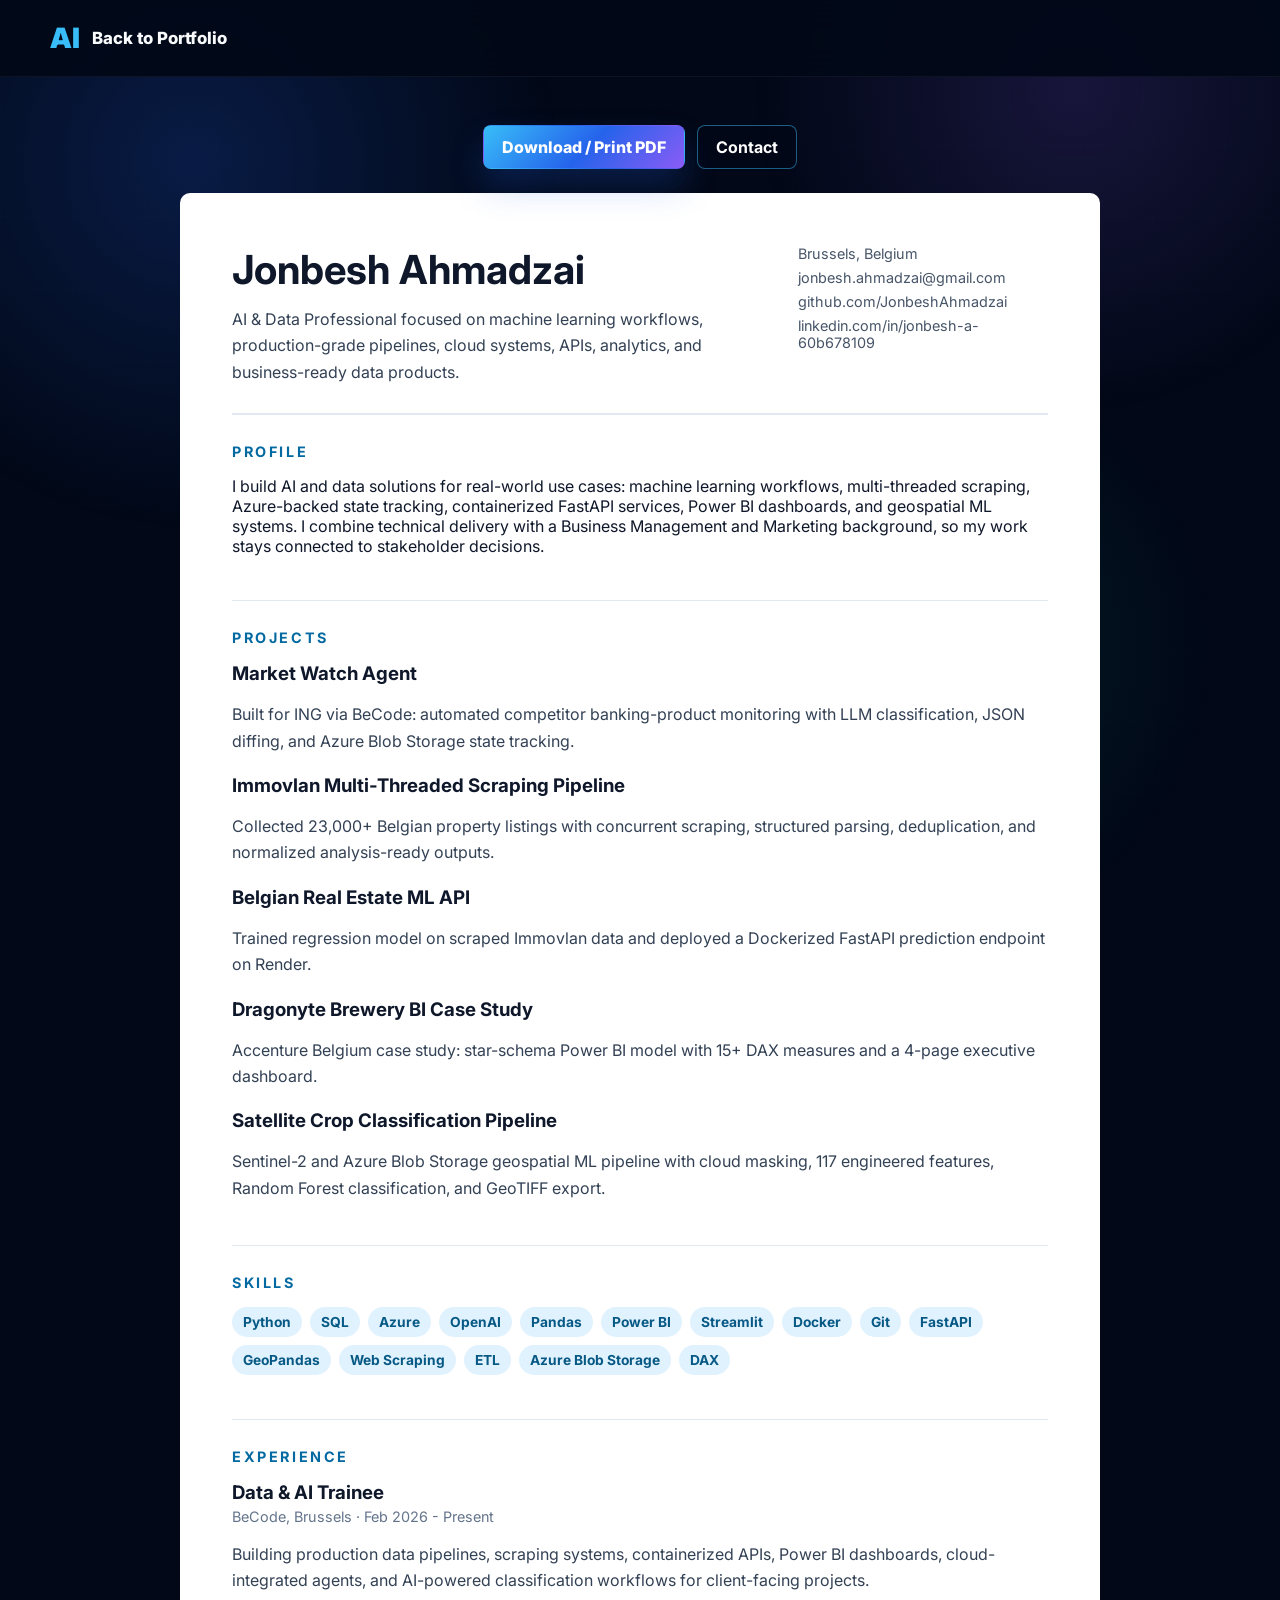
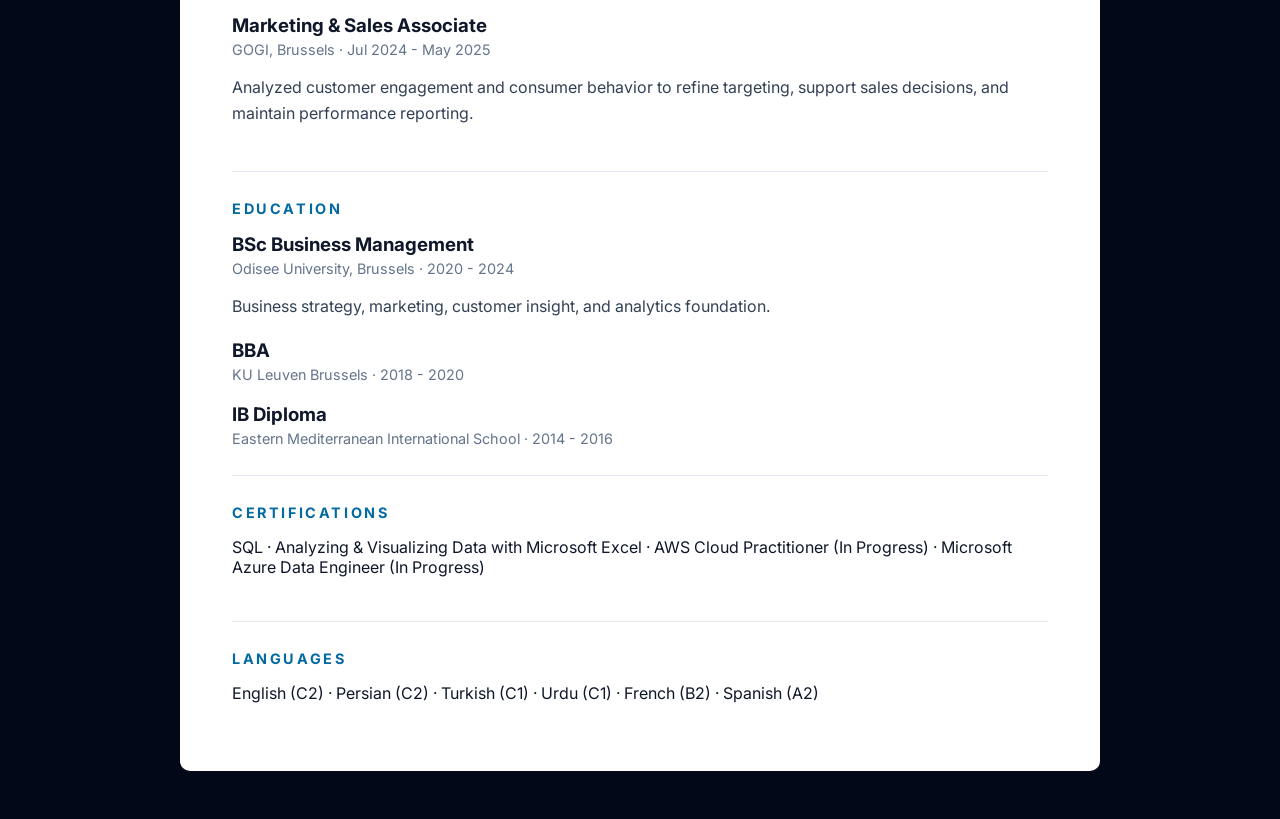
==== cv.html @ cdaabeed "Initial portfolio site" ====
<!doctype html>
<html lang="en">
  <head>
    <meta charset="UTF-8" />
    <meta name="viewport" content="width=device-width, initial-scale=1.0" />
    <title>CV | Jonbesh Ahmadzai</title>
    <link rel="preconnect" href="https://fonts.googleapis.com" />
    <link rel="preconnect" href="https://fonts.gstatic.com" crossorigin />
    <link
      href="https://fonts.googleapis.com/css2?family=Inter:wght@400;500;600;700;800;900&display=swap"
      rel="stylesheet"
    />
    <link rel="stylesheet" href="styles.css" />
    <style>
      .cv-page {
        padding: 48px 0;
        position: relative;
        z-index: 1;
      }

      .cv-document {
        background: #fff;
        border-radius: 10px;
        color: #0f172a;
        margin: 0 auto;
        max-width: 920px;
        padding: 52px;
      }

      .cv-top {
        align-items: start;
        border-bottom: 2px solid #e2e8f0;
        display: flex;
        gap: 24px;
        justify-content: space-between;
        padding-bottom: 28px;
      }

      .cv-top h1 {
        font-size: 2.5rem;
        letter-spacing: 0;
        margin: 0;
      }

      .cv-top p {
        color: #334155;
        line-height: 1.65;
        margin: 12px 0 0;
        max-width: 560px;
      }

      .cv-contact {
        color: #475569;
        display: grid;
        font-size: 0.9rem;
        gap: 7px;
        min-width: 210px;
      }

      .cv-section {
        border-bottom: 1px solid #e2e8f0;
        padding: 28px 0;
      }

      .cv-section:last-child {
        border-bottom: 0;
        padding-bottom: 0;
      }

      .cv-section h2 {
        color: #0369a1;
        font-size: 0.9rem;
        letter-spacing: 0.18em;
        margin: 0 0 16px;
        text-transform: uppercase;
      }

      .cv-item {
        margin-bottom: 20px;
      }

      .cv-item:last-child {
        margin-bottom: 0;
      }

      .cv-item h3 {
        margin: 0;
      }

      .cv-item time {
        color: #64748b;
        display: block;
        font-size: 0.9rem;
        margin-top: 4px;
      }

      .cv-item p,
      .cv-item li {
        color: #334155;
        line-height: 1.65;
      }

      .cv-tags {
        display: flex;
        flex-wrap: wrap;
        gap: 8px;
        padding: 0;
      }

      .cv-tags li {
        background: #e0f2fe;
        border-radius: 999px;
        color: #075985;
        display: inline-flex;
        font-size: 0.86rem;
        font-weight: 700;
        padding: 7px 11px;
      }

      .cv-actions {
        display: flex;
        gap: 12px;
        justify-content: center;
        margin-bottom: 24px;
      }

      @media print {
        body {
          background: #fff;
        }

        .site-header,
        .cv-actions,
        .ambient,
        .grid-glow {
          display: none;
        }

        .cv-page {
          padding: 0;
        }

        .cv-document {
          border-radius: 0;
          box-shadow: none;
          max-width: none;
          padding: 0;
        }
      }

      @media (max-width: 720px) {
        .cv-document {
          padding: 28px;
        }

        .cv-top {
          display: grid;
        }
      }
    </style>
  </head>
  <body>
    <div class="page-shell">
      <div class="ambient ambient-one"></div>
      <div class="ambient ambient-two"></div>
      <div class="grid-glow"></div>

      <header class="site-header">
        <nav class="nav container" aria-label="CV navigation">
          <a class="brand" href="index.html#home">
            <span class="brand-mark">AI</span>
            <span>Back to Portfolio</span>
          </a>
        </nav>
      </header>

      <main class="cv-page container">
        <div class="cv-actions">
          <button class="button button-primary" onclick="window.print()">Download / Print PDF</button>
          <a class="button button-outline" href="index.html#contact">Contact</a>
        </div>

        <article class="cv-document">
          <header class="cv-top">
            <div>
              <h1>Jonbesh Ahmadzai</h1>
              <p>
                AI & Data Professional focused on machine learning workflows, production-grade
                pipelines, cloud systems, APIs, analytics, and business-ready data products.
              </p>
            </div>
            <div class="cv-contact">
              <span>Brussels, Belgium</span>
              <span>jonbesh.ahmadzai@gmail.com</span>
              <span>github.com/JonbeshAhmadzai</span>
              <span>linkedin.com/in/jonbesh-a-60b678109</span>
            </div>
          </header>

          <section class="cv-section">
            <h2>Profile</h2>
            <p>
              I build AI and data solutions for real-world use cases: machine learning workflows,
              multi-threaded scraping, Azure-backed state tracking, containerized FastAPI services,
              Power BI dashboards, and geospatial ML systems. I combine technical delivery with a
              Business Management and Marketing background, so my work stays connected to stakeholder
              decisions.
            </p>
          </section>

          <section class="cv-section">
            <h2>Projects</h2>
            <div class="cv-item">
              <h3>Market Watch Agent</h3>
              <p>Built for ING via BeCode: automated competitor banking-product monitoring with LLM classification, JSON diffing, and Azure Blob Storage state tracking.</p>
            </div>
            <div class="cv-item">
              <h3>Immovlan Multi-Threaded Scraping Pipeline</h3>
              <p>Collected 23,000+ Belgian property listings with concurrent scraping, structured parsing, deduplication, and normalized analysis-ready outputs.</p>
            </div>
            <div class="cv-item">
              <h3>Belgian Real Estate ML API</h3>
              <p>Trained regression model on scraped Immovlan data and deployed a Dockerized FastAPI prediction endpoint on Render.</p>
            </div>
            <div class="cv-item">
              <h3>Dragonyte Brewery BI Case Study</h3>
              <p>Accenture Belgium case study: star-schema Power BI model with 15+ DAX measures and a 4-page executive dashboard.</p>
            </div>
            <div class="cv-item">
              <h3>Satellite Crop Classification Pipeline</h3>
              <p>Sentinel-2 and Azure Blob Storage geospatial ML pipeline with cloud masking, 117 engineered features, Random Forest classification, and GeoTIFF export.</p>
            </div>
          </section>

          <section class="cv-section">
            <h2>Skills</h2>
            <ul class="cv-tags">
              <li>Python</li>
              <li>SQL</li>
              <li>Azure</li>
              <li>OpenAI</li>
              <li>Pandas</li>
              <li>Power BI</li>
              <li>Streamlit</li>
              <li>Docker</li>
              <li>Git</li>
              <li>FastAPI</li>
              <li>GeoPandas</li>
              <li>Web Scraping</li>
              <li>ETL</li>
              <li>Azure Blob Storage</li>
              <li>DAX</li>
            </ul>
          </section>

          <section class="cv-section">
            <h2>Experience</h2>
            <div class="cv-item">
              <h3>Data & AI Trainee</h3>
              <time>BeCode, Brussels · Feb 2026 - Present</time>
              <p>Building production data pipelines, scraping systems, containerized APIs, Power BI dashboards, cloud-integrated agents, and AI-powered classification workflows for client-facing projects.</p>
            </div>
            <div class="cv-item">
              <h3>Marketing & Sales Associate</h3>
              <time>GOGI, Brussels · Jul 2024 - May 2025</time>
              <p>Analyzed customer engagement and consumer behavior to refine targeting, support sales decisions, and maintain performance reporting.</p>
            </div>
          </section>

          <section class="cv-section">
            <h2>Education</h2>
            <div class="cv-item">
              <h3>BSc Business Management</h3>
              <time>Odisee University, Brussels · 2020 - 2024</time>
              <p>Business strategy, marketing, customer insight, and analytics foundation.</p>
            </div>
            <div class="cv-item">
              <h3>BBA</h3>
              <time>KU Leuven Brussels · 2018 - 2020</time>
            </div>
            <div class="cv-item">
              <h3>IB Diploma</h3>
              <time>Eastern Mediterranean International School · 2014 - 2016</time>
            </div>
          </section>

          <section class="cv-section">
            <h2>Certifications</h2>
            <p>SQL · Analyzing & Visualizing Data with Microsoft Excel · AWS Cloud Practitioner (In Progress) · Microsoft Azure Data Engineer (In Progress)</p>
          </section>

          <section class="cv-section">
            <h2>Languages</h2>
            <p>English (C2) · Persian (C2) · Turkish (C1) · Urdu (C1) · French (B2) · Spanish (A2)</p>
          </section>
        </article>
      </main>
    </div>
  </body>
</html>
---- styles.css ----
:root {
  --bg: #020817;
  --panel: rgba(5, 18, 37, 0.88);
  --panel-soft: rgba(15, 23, 42, 0.62);
  --line: rgba(148, 163, 184, 0.1);
  --line-strong: rgba(56, 189, 248, 0.3);
  --text: #f8fafc;
  --muted: #94a3b8;
  --soft: #cbd5e1;
  --sky: #38bdf8;
  --blue: #2563eb;
  --violet: #8b5cf6;
  --green: #34d399;
  --amber: #fbbf24;
  --shadow: 0 24px 80px rgba(0, 0, 0, 0.36);
}

* {
  box-sizing: border-box;
}

html {
  scroll-behavior: smooth;
}

body {
  margin: 0;
  background: var(--bg);
  color: var(--text);
  font-family: Inter, system-ui, -apple-system, BlinkMacSystemFont, "Segoe UI", sans-serif;
}

a {
  color: inherit;
  text-decoration: none;
}

button,
input,
textarea {
  font: inherit;
}

.page-shell {
  min-height: 100vh;
  overflow: clip;
  position: relative;
}

.container {
  width: min(1180px, calc(100% - 40px));
  margin-inline: auto;
}

.ambient,
.grid-glow,
.data-particles {
  pointer-events: none;
  position: fixed;
  inset: 0;
}

.ambient-one {
  background:
    radial-gradient(circle at 15% 18%, rgba(37, 99, 235, 0.22), transparent 28%),
    radial-gradient(circle at 84% 10%, rgba(139, 92, 246, 0.16), transparent 24%);
}

.ambient-two {
  background: radial-gradient(circle at 72% 72%, rgba(20, 184, 166, 0.13), transparent 26%);
}

.grid-glow {
  background:
    linear-gradient(rgba(56, 189, 248, 0.045) 1px, transparent 1px),
    linear-gradient(90deg, rgba(56, 189, 248, 0.045) 1px, transparent 1px);
  background-size: 72px 72px;
  opacity: 0.34;
}

.data-particles {
  opacity: 0.9;
  overflow: hidden;
  z-index: 0;
}

.data-particles::before,
.data-particles::after {
  animation: constellationDrift 42s linear infinite;
  background:
    radial-gradient(circle at 8% 18%, rgba(125, 211, 252, 0.76) 0 2.4px, transparent 2.9px),
    radial-gradient(circle at 19% 66%, rgba(139, 92, 246, 0.58) 0 2.3px, transparent 2.9px),
    radial-gradient(circle at 32% 34%, rgba(125, 211, 252, 0.66) 0 2.2px, transparent 2.8px),
    radial-gradient(circle at 47% 78%, rgba(125, 211, 252, 0.56) 0 2.4px, transparent 3px),
    radial-gradient(circle at 62% 28%, rgba(139, 92, 246, 0.58) 0 2.4px, transparent 2.9px),
    radial-gradient(circle at 76% 68%, rgba(125, 211, 252, 0.66) 0 2.2px, transparent 2.8px),
    radial-gradient(circle at 91% 42%, rgba(125, 211, 252, 0.62) 0 2.4px, transparent 3px),
    linear-gradient(112deg, transparent 0 18%, rgba(125, 211, 252, 0.2) 18% 18.18%, transparent 18.18% 45%, rgba(139, 92, 246, 0.16) 45% 45.18%, transparent 45.18%),
    linear-gradient(28deg, transparent 0 28%, rgba(125, 211, 252, 0.17) 28% 28.18%, transparent 28.18% 68%, rgba(125, 211, 252, 0.15) 68% 68.18%, transparent 68.18%);
  background-size: 720px 520px;
  content: "";
  inset: 0;
  opacity: 1;
  position: absolute;
}

.data-particles::after {
  animation-duration: 58s;
  animation-delay: -24s;
  background-size: 560px 420px;
  opacity: 0.62;
  transform: translateX(80px);
}

.data-particles span {
  animation: nodePulse 4.8s ease-in-out infinite;
  background: rgba(226, 232, 240, 0.86);
  border-radius: 999px;
  box-shadow: 0 0 18px rgba(125, 211, 252, 0.48);
  height: 6px;
  opacity: 0.68;
  position: absolute;
  width: 6px;
}

.data-particles span:nth-child(1) { left: 10%; top: 20%; animation-delay: -0.5s; }
.data-particles span:nth-child(2) { left: 18%; top: 64%; animation-delay: -2.2s; }
.data-particles span:nth-child(3) { left: 28%; top: 36%; animation-delay: -3.7s; }
.data-particles span:nth-child(4) { left: 38%; top: 78%; animation-delay: -1.1s; }
.data-particles span:nth-child(5) { left: 48%; top: 22%; animation-delay: -4.1s; }
.data-particles span:nth-child(6) { left: 58%; top: 58%; animation-delay: -1.9s; }
.data-particles span:nth-child(7) { left: 68%; top: 30%; animation-delay: -3.2s; }
.data-particles span:nth-child(8) { left: 78%; top: 72%; animation-delay: -0.8s; }
.data-particles span:nth-child(9) { left: 88%; top: 44%; animation-delay: -2.8s; }
.data-particles span:nth-child(10) { left: 14%; top: 86%; animation-delay: -4.5s; }
.data-particles span:nth-child(11) { left: 72%; top: 12%; animation-delay: -1.6s; }
.data-particles span:nth-child(12) { left: 94%; top: 82%; animation-delay: -3.9s; }

.site-header {
  position: sticky;
  top: 0;
  z-index: 20;
  border-bottom: 1px solid rgba(148, 163, 184, 0.08);
  background: rgba(2, 8, 23, 0.9);
  backdrop-filter: blur(18px);
}

.nav {
  align-items: center;
  display: flex;
  gap: 28px;
  justify-content: space-between;
  min-height: 76px;
}

.brand {
  align-items: center;
  display: inline-flex;
  gap: 12px;
  font-size: 1.05rem;
  font-weight: 800;
}

.brand-mark {
  color: var(--sky);
  font-size: 1.75rem;
  font-weight: 900;
  letter-spacing: 0;
}

.nav-links {
  align-items: center;
  display: flex;
  gap: 24px;
}

.nav-links a {
  color: var(--soft);
  font-size: 0.9rem;
  transition: color 180ms ease;
}

.nav-links a:hover {
  color: var(--sky);
}

.nav-toggle {
  display: none;
}

.button {
  align-items: center;
  border: 1px solid transparent;
  border-radius: 8px;
  cursor: pointer;
  display: inline-flex;
  gap: 10px;
  justify-content: center;
  min-height: 44px;
  padding: 0 18px;
  transition:
    transform 180ms ease,
    border-color 180ms ease,
    background 180ms ease,
    opacity 180ms ease;
  white-space: nowrap;
}

.button:hover {
  transform: translateY(-1px);
}

.button-primary {
  background: linear-gradient(135deg, var(--sky), var(--blue) 52%, var(--violet));
  color: #fff;
  font-weight: 800;
  box-shadow: 0 18px 34px rgba(37, 99, 235, 0.24);
}

.button-secondary {
  background: rgba(15, 23, 42, 0.64);
  border-color: rgba(148, 163, 184, 0.32);
  color: #fff;
}

.button-outline {
  background: rgba(2, 8, 23, 0.24);
  border-color: rgba(56, 189, 248, 0.48);
  color: #fff;
  font-weight: 700;
}

.button-outline:hover,
.button-secondary:hover {
  background: rgba(56, 189, 248, 0.09);
  border-color: var(--line-strong);
}

.hero {
  align-items: center;
  display: grid;
  column-gap: 56px;
  row-gap: 34px;
  grid-template-columns: 0.9fr 1.1fr;
  min-height: calc(100vh - 76px);
  padding: 58px 0 72px;
  position: relative;
  z-index: 1;
}

.eyebrow {
  color: var(--sky);
  font-size: 0.78rem;
  font-weight: 900;
  letter-spacing: 0.28em;
  margin: 0 0 14px;
  text-transform: uppercase;
}

.portfolio-label {
  background: linear-gradient(135deg, #67e8f9, var(--sky) 42%, var(--violet));
  background-clip: text;
  color: transparent;
  font-size: clamp(3.2rem, 7vw, 6.8rem);
  font-weight: 950;
  grid-column: 1 / -1;
  justify-self: center;
  letter-spacing: 0;
  line-height: 0.95;
  margin: 0;
  text-align: center;
}

.hero-copy h1 {
  background: linear-gradient(135deg, var(--sky), var(--blue) 52%, var(--violet));
  background-clip: text;
  color: transparent;
  font-size: clamp(3.9rem, 7.6vw, 6.6rem);
  font-weight: 950;
  letter-spacing: 0;
  line-height: 0.95;
  margin: 0;
  padding-bottom: 0.05em;
}

.hero-copy {
  align-self: start;
  transform: translateY(-8px);
}

.hero-copy.reveal.is-visible {
  transform: translateY(-8px);
}

.hero-role {
  color: #fff;
  font-size: clamp(1.7rem, 3.4vw, 3rem);
  font-weight: 900;
  letter-spacing: 0;
  line-height: 1.05;
  margin: 8px 0 0;
}

.hero-copy h2,
.section-heading h2,
.about-grid h2,
.contact-section h2 {
  color: #fff;
  font-size: clamp(1.55rem, 3vw, 2.65rem);
  letter-spacing: 0;
  line-height: 1.14;
  margin: 20px 0 0;
}

.hero-summary,
.section-heading p,
.about-grid p,
.contact-section p {
  color: var(--muted);
  line-height: 1.8;
  max-width: 650px;
}

.hero-summary {
  margin: 24px 0 0;
}

.hero-actions {
  display: flex;
  flex-wrap: wrap;
  gap: 14px;
  margin-top: 30px;
}

.social-row {
  align-items: center;
  display: flex;
  flex-wrap: wrap;
  gap: 14px;
  margin-top: 36px;
}

.social-row span:first-child {
  color: var(--muted);
  font-size: 0.9rem;
}

.social-row a,
.back-top {
  align-items: center;
  border: 1px solid rgba(148, 163, 184, 0.26);
  border-radius: 999px;
  color: var(--sky);
  display: inline-flex;
  height: 44px;
  justify-content: center;
  transition:
    border-color 180ms ease,
    background 180ms ease,
    transform 180ms ease;
  width: 44px;
}

.social-row a:hover,
.back-top:hover {
  background: rgba(56, 189, 248, 0.1);
  border-color: var(--sky);
  transform: translateY(-2px);
}

.hero-visual {
  position: relative;
}

.hero-visual::before {
  background: rgba(56, 189, 248, 0.16);
  border-radius: 999px;
  content: "";
  filter: blur(64px);
  height: 320px;
  position: absolute;
  right: -80px;
  top: 80px;
  width: 320px;
}

.terminal-card {
  background: linear-gradient(145deg, rgba(5, 18, 37, 0.98), rgba(15, 23, 42, 0.86));
  border: 1px solid rgba(56, 189, 248, 0.22);
  border-radius: 18px;
  box-shadow: var(--shadow);
  overflow: hidden;
  padding: 28px;
  position: relative;
}

.terminal-card::after {
  animation: scan 5s linear infinite;
  background: linear-gradient(90deg, transparent, rgba(56, 189, 248, 0.18), transparent);
  content: "";
  height: 100%;
  left: -60%;
  position: absolute;
  top: 0;
  transform: skewX(-12deg);
  width: 32%;
}

.window-dots {
  display: flex;
  gap: 8px;
  margin-bottom: 24px;
}

.window-dots span {
  border-radius: 999px;
  height: 12px;
  width: 12px;
}

.window-dots span:nth-child(1) { background: #fb7185; }
.window-dots span:nth-child(2) { background: #facc15; }
.window-dots span:nth-child(3) { background: #4ade80; }

pre {
  color: #cbd5e1;
  font-size: clamp(0.72rem, 1.24vw, 0.95rem);
  line-height: 1.58;
  margin: 0;
  min-height: 420px;
  overflow: hidden;
  position: relative;
  white-space: pre-wrap;
  z-index: 1;
}

.pipeline {
  align-items: center;
  display: grid;
  gap: 12px;
  grid-template-columns: 1fr 18px 1fr 18px 1fr 18px 1fr 18px 1fr;
  margin-top: 28px;
  position: relative;
  z-index: 1;
}

.pipeline article {
  align-items: center;
  background: rgba(56, 189, 248, 0.08);
  border: 1px solid rgba(56, 189, 248, 0.18);
  border-radius: 8px;
  display: flex;
  flex-direction: column;
  gap: 10px;
  min-height: 96px;
  justify-content: center;
  padding: 12px 8px;
  text-align: center;
}

.pipeline strong {
  color: var(--soft);
  font-size: 0.78rem;
}

.pipeline i {
  background: linear-gradient(90deg, var(--sky), var(--violet));
  height: 2px;
  position: relative;
}

.pipeline i::after {
  background: var(--sky);
  border-radius: 50%;
  content: "";
  height: 8px;
  position: absolute;
  right: -1px;
  top: -3px;
  width: 8px;
}

.stats-strip,
.section-tinted {
  background: rgba(0, 0, 0, 0.16);
  border-block: 0;
  position: relative;
  z-index: 1;
}

.stats-grid {
  display: grid;
  gap: 1px;
  grid-template-columns: repeat(4, 1fr);
  padding: 18px 0;
}

.stats-grid article {
  background: rgba(5, 18, 37, 0.62);
  border: 1px solid rgba(148, 163, 184, 0.08);
  padding: 22px;
}

.stats-grid strong {
  color: var(--sky);
  display: block;
  font-size: 1.3rem;
}

.stats-grid span {
  color: var(--muted);
  display: block;
  font-size: 0.84rem;
  margin-top: 6px;
}

.section {
  padding: 86px 0;
  position: relative;
  z-index: 1;
}

.section-heading {
  margin-bottom: 38px;
  max-width: 720px;
}

.section-heading.centered {
  margin-inline: auto;
  text-align: center;
}

.project-grid {
  display: grid;
  gap: 18px;
  grid-template-columns: repeat(4, 1fr);
}

.project-card,
.resource-card,
.contact-form {
  background: var(--panel-soft);
  border: 1px solid var(--line);
  border-radius: 10px;
  box-shadow: 0 18px 48px rgba(0, 0, 0, 0.18);
}

.project-card {
  display: flex;
  flex-direction: column;
  min-height: 430px;
  overflow: hidden;
  transition:
    transform 180ms ease,
    border-color 180ms ease,
    background 180ms ease;
}

.project-card:hover {
  background: rgba(15, 23, 42, 0.82);
  border-color: var(--line-strong);
  transform: translateY(-5px);
}

.project-card > *:not(.project-links) {
  margin-inline: 20px;
}

.project-icon {
  align-items: center;
  background: rgba(56, 189, 248, 0.1);
  border: 1px solid rgba(56, 189, 248, 0.14);
  border-radius: 8px;
  color: var(--sky);
  display: flex;
  height: 54px;
  justify-content: center;
  margin-top: 20px;
  width: 54px;
}

.project-tag {
  align-self: start;
  background: rgba(56, 189, 248, 0.1);
  border-radius: 6px;
  color: var(--sky);
  display: inline-flex;
  font-size: 0.72rem;
  font-weight: 700;
  margin-top: 18px;
  padding: 6px 8px;
}

.project-card h3 {
  font-size: 1.12rem;
  line-height: 1.3;
  margin-top: 14px;
}

.project-card p:not(.project-tag) {
  color: var(--muted);
  font-size: 0.9rem;
  line-height: 1.65;
}

.stack {
  display: flex;
  flex-wrap: wrap;
  gap: 8px;
  margin-top: auto;
  padding-bottom: 20px;
}

.stack span {
  color: var(--soft);
  font-size: 0.75rem;
}

.stack span:not(:last-child)::after {
  color: var(--amber);
  content: "•";
  margin-left: 8px;
}

.project-links {
  border-top: 1px solid rgba(148, 163, 184, 0.08);
  display: grid;
  grid-template-columns: repeat(2, 1fr);
}

.project-links a {
  align-items: center;
  display: flex;
  gap: 8px;
  justify-content: center;
  min-height: 48px;
  padding: 10px;
  transition: background 180ms ease;
}

.project-links a:first-child {
  border-right: 1px solid rgba(148, 163, 184, 0.08);
}

.project-links a:hover {
  background: rgba(56, 189, 248, 0.08);
}

.center-action {
  display: flex;
  justify-content: center;
  margin-top: 30px;
}

.skills-grid {
  display: grid;
  gap: 16px;
  grid-template-columns: repeat(4, 1fr);
}

.skill-card {
  background: rgba(15, 23, 42, 0.52);
  border: 1px solid rgba(148, 163, 184, 0.1);
  border-radius: 10px;
  min-height: 188px;
  padding: 20px;
  transition:
    border-color 180ms ease,
    background 180ms ease,
    transform 180ms ease;
}

.skill-card-primary {
  background: linear-gradient(145deg, rgba(56, 189, 248, 0.1), rgba(15, 23, 42, 0.62));
  border-color: rgba(56, 189, 248, 0.18);
}

.skill-card:hover {
  background: rgba(15, 23, 42, 0.76);
  border-color: rgba(56, 189, 248, 0.3);
  transform: translateY(-3px);
}

.skill-card span {
  align-items: center;
  background: rgba(56, 189, 248, 0.1);
  border: 1px solid rgba(56, 189, 248, 0.14);
  border-radius: 999px;
  color: var(--sky);
  display: inline-flex;
  font-size: 0.76rem;
  font-weight: 900;
  line-height: 1;
  padding: 7px 10px;
}

.skill-card h3 {
  color: #fff;
  font-size: 1rem;
  letter-spacing: 0;
  margin: 18px 0 10px;
}

.skill-card p {
  color: var(--muted);
  font-size: 0.88rem;
  line-height: 1.65;
  margin: 0;
}

.about-section {
  border-top: 0;
}

.about-grid,
.contact-section {
  display: grid;
  gap: 64px;
  grid-template-columns: 1fr 0.95fr;
}

.check-list {
  color: var(--soft);
  display: grid;
  gap: 14px;
  list-style: none;
  margin: 28px 0 0;
  padding: 0;
}

.check-list li,
.contact-links a,
.contact-links span {
  align-items: center;
  display: flex;
  gap: 12px;
}

.check-list [data-icon],
.contact-links [data-icon] {
  color: var(--sky);
  flex: 0 0 auto;
}

.timeline {
  border-left: 1px solid rgba(56, 189, 248, 0.22);
  padding-left: 30px;
}

.timeline .eyebrow {
  margin-left: -30px;
}

.timeline article {
  margin-bottom: 34px;
  position: relative;
}

.timeline article:last-child {
  margin-bottom: 0;
}

.timeline article > span {
  background: var(--bg);
  border: 1px solid var(--sky);
  border-radius: 50%;
  height: 18px;
  left: -40px;
  position: absolute;
  top: 0;
  width: 18px;
}

.timeline article > span::after {
  background: var(--sky);
  border-radius: 50%;
  content: "";
  height: 8px;
  left: 4px;
  position: absolute;
  top: 4px;
  width: 8px;
}

.timeline time {
  color: var(--sky);
  font-size: 0.86rem;
}

.timeline h3,
.resource-card h3 {
  margin: 8px 0 0;
}

.timeline h4 {
  color: var(--sky);
  font-size: 0.9rem;
  font-weight: 800;
  letter-spacing: 0;
  margin: 6px 0 0;
}

.timeline p,
.resource-card p {
  color: var(--muted);
  line-height: 1.65;
}

.timeline p {
  margin-top: 8px;
}

.resource-grid {
  display: grid;
  gap: 18px;
  grid-template-columns: repeat(4, 1fr);
}

.resource-card {
  padding: 22px;
  transition:
    transform 180ms ease,
    border-color 180ms ease,
    background 180ms ease;
}

.resource-card:hover {
  background: rgba(15, 23, 42, 0.82);
  border-color: var(--line-strong);
  transform: translateY(-4px);
}

.resource-card > [data-icon] {
  align-items: center;
  background: rgba(56, 189, 248, 0.1);
  border: 1px solid rgba(56, 189, 248, 0.14);
  border-radius: 8px;
  color: var(--sky);
  display: flex;
  height: 46px;
  justify-content: center;
  width: 46px;
}

.case-study-list {
  display: grid;
  gap: 16px;
}

.case-study,
.note-card,
.diagram-card,
.certification-card {
  background: rgba(15, 23, 42, 0.58);
  border: 1px solid rgba(148, 163, 184, 0.1);
  border-radius: 10px;
  box-shadow: 0 18px 48px rgba(0, 0, 0, 0.16);
}

.case-study {
  overflow: hidden;
}

.case-study summary {
  cursor: pointer;
  display: grid;
  gap: 8px;
  list-style: none;
  padding: 22px 24px;
}

.case-study summary::-webkit-details-marker {
  display: none;
}

.case-study summary span {
  color: var(--sky);
  font-size: 0.78rem;
  font-weight: 900;
  letter-spacing: 0.18em;
  text-transform: uppercase;
}

.case-study summary strong {
  color: #fff;
  font-size: clamp(1.25rem, 2vw, 1.7rem);
  line-height: 1.2;
}

.case-study summary small {
  color: var(--muted);
  font-size: 0.88rem;
  line-height: 1.6;
}

.case-study-body {
  border-top: 1px solid rgba(148, 163, 184, 0.08);
  display: grid;
  gap: 10px;
  padding: 22px 24px 26px;
}

.case-study-body h4,
.certification-columns h4 {
  color: var(--sky);
  font-size: 0.86rem;
  letter-spacing: 0.12em;
  margin: 0;
  text-transform: uppercase;
}

.case-study-body p {
  color: var(--muted);
  line-height: 1.75;
  margin: 0 0 12px;
}

.subsection-heading {
  margin: 56px 0 22px;
}

.subsection-heading h3,
.certification-card h3 {
  color: #fff;
  font-size: clamp(1.6rem, 3vw, 2.4rem);
  letter-spacing: 0;
  line-height: 1.12;
  margin: 0;
}

.diagram-grid {
  display: grid;
  gap: 20px;
  grid-template-columns: 1fr;
}

.diagram-card {
  overflow: hidden;
  padding: 24px;
}

.diagram-head {
  align-items: start;
  display: flex;
  gap: 18px;
  justify-content: space-between;
  margin-bottom: 22px;
}

.diagram-head span {
  color: var(--sky);
  display: block;
  font-size: 0.76rem;
  font-weight: 900;
  letter-spacing: 0.16em;
  margin-bottom: 8px;
  text-transform: uppercase;
}

.diagram-head h4 {
  color: #fff;
  font-size: clamp(1.25rem, 2vw, 1.65rem);
  line-height: 1.2;
  margin: 0;
}

.diagram-head a {
  border: 1px solid rgba(56, 189, 248, 0.18);
  border-radius: 8px;
  color: var(--sky);
  flex: 0 0 auto;
  font-size: 0.84rem;
  font-weight: 800;
  padding: 10px 12px;
}

.pipeline-flow {
  counter-reset: pipeline-step;
  display: grid;
  gap: 12px;
  grid-template-columns: repeat(6, 1fr);
  list-style: none;
  margin: 0;
  padding: 0;
}

.pipeline-flow li {
  background: rgba(2, 8, 23, 0.54);
  border: 1px solid rgba(148, 163, 184, 0.08);
  border-radius: 8px;
  min-height: 170px;
  padding: 16px;
  position: relative;
}

.pipeline-flow li::before {
  align-items: center;
  background: rgba(56, 189, 248, 0.12);
  border: 1px solid rgba(56, 189, 248, 0.16);
  border-radius: 999px;
  color: var(--sky);
  content: counter(pipeline-step);
  counter-increment: pipeline-step;
  display: inline-flex;
  font-size: 0.72rem;
  font-weight: 900;
  height: 26px;
  justify-content: center;
  margin-bottom: 14px;
  width: 26px;
}

.pipeline-flow strong {
  color: #fff;
  display: block;
  font-size: 0.98rem;
  margin-bottom: 8px;
}

.pipeline-flow p {
  color: var(--muted);
  font-size: 0.84rem;
  line-height: 1.55;
  margin: 0;
}

.note-grid {
  display: grid;
  gap: 18px;
  grid-template-columns: repeat(4, 1fr);
}

.note-card {
  padding: 22px;
}

.note-card h3 {
  color: #fff;
  font-size: 1rem;
  line-height: 1.35;
  margin: 0;
}

.note-card p {
  color: var(--muted);
  font-size: 0.9rem;
  line-height: 1.7;
  margin: 14px 0 0;
}

.certification-card {
  display: grid;
  gap: 28px;
  grid-template-columns: 0.7fr 1.3fr;
  margin-top: 56px;
  padding: 28px;
}

.certification-card .eyebrow {
  margin-bottom: 10px;
}

.certification-columns {
  display: grid;
  gap: 20px;
  grid-template-columns: repeat(2, 1fr);
}

.certification-columns ul {
  color: var(--muted);
  display: grid;
  gap: 10px;
  line-height: 1.55;
  list-style: none;
  margin: 14px 0 0;
  padding: 0;
}

.certification-columns li {
  padding-left: 18px;
  position: relative;
}

.certification-columns li::before {
  background: var(--sky);
  border-radius: 50%;
  content: "";
  height: 6px;
  left: 0;
  position: absolute;
  top: 0.7em;
  width: 6px;
}

.contact-section {
  align-items: center;
}

.contact-links {
  display: grid;
  gap: 14px;
  margin-top: 26px;
}

.contact-links a,
.contact-links span {
  color: var(--soft);
  line-height: 1.5;
}

.contact-links a:hover {
  color: var(--sky);
}

.contact-form {
  display: grid;
  gap: 18px;
  padding: 26px;
}

.honeypot {
  display: none;
}

.contact-form label {
  color: var(--soft);
  display: grid;
  gap: 8px;
  font-size: 0.88rem;
  font-weight: 700;
}

.contact-form input,
.contact-form textarea {
  background: rgba(2, 8, 23, 0.7);
  border: 1px solid rgba(148, 163, 184, 0.22);
  border-radius: 8px;
  color: var(--text);
  outline: none;
  padding: 13px 14px;
  resize: vertical;
  transition: border-color 180ms ease;
  width: 100%;
}

.contact-form input:focus,
.contact-form textarea:focus {
  border-color: var(--sky);
}

.footer {
  border-top: 1px solid rgba(148, 163, 184, 0.06);
  color: #64748b;
  padding: 28px 20px;
  position: relative;
  text-align: center;
  z-index: 1;
}

.back-top {
  background: rgba(2, 8, 23, 0.8);
  bottom: 24px;
  box-shadow: 0 14px 28px rgba(0, 0, 0, 0.24);
  position: fixed;
  right: 24px;
  z-index: 30;
}

[data-icon] svg {
  display: block;
  height: 1.1em;
  width: 1.1em;
}

.project-icon [data-icon] svg,
.pipeline [data-icon] svg {
  height: 30px;
  width: 30px;
}

.reveal {
  opacity: 0;
  transform: translateY(24px);
  transition:
    opacity 700ms ease,
    transform 700ms ease;
}

.reveal.is-visible {
  opacity: 1;
  transform: translateY(0);
}

@keyframes scan {
  from {
    left: -60%;
  }
  to {
    left: 130%;
  }
}

@keyframes constellationDrift {
  from {
    background-position: 0 0;
  }
  to {
    background-position: 720px -520px;
  }
}

@keyframes nodePulse {
  0%,
  100% {
    opacity: 0.32;
    transform: scale(0.82);
  }
  50% {
    opacity: 0.72;
    transform: scale(1.18);
  }
}

@media (max-width: 1080px) {
  .nav-links,
  .nav-cv {
    display: none;
  }

  .nav-toggle {
    align-items: center;
    background: transparent;
    border: 1px solid rgba(56, 189, 248, 0.28);
    border-radius: 8px;
    display: flex;
    flex-direction: column;
    gap: 6px;
    height: 42px;
    justify-content: center;
    width: 42px;
  }

  .nav-toggle span {
    background: var(--sky);
    height: 2px;
    width: 18px;
  }

  .nav.is-open .nav-links {
    background: rgba(2, 8, 23, 0.98);
    border-bottom: 1px solid rgba(56, 189, 248, 0.12);
    display: grid;
    gap: 0;
    left: 0;
    padding: 12px 20px 22px;
    position: absolute;
    top: 76px;
    width: 100%;
  }

  .nav.is-open .nav-links a {
    border-top: 1px solid rgba(148, 163, 184, 0.12);
    padding: 14px 0;
  }

  .hero,
  .about-grid,
  .contact-section {
    grid-template-columns: 1fr;
  }

  .hero {
    min-height: auto;
  }

  .project-grid,
  .resource-grid {
    grid-template-columns: repeat(2, 1fr);
  }

  .skills-grid {
    grid-template-columns: repeat(2, 1fr);
  }

  .diagram-grid,
  .note-grid,
  .certification-card {
    grid-template-columns: 1fr;
  }

  .pipeline-flow {
    grid-template-columns: repeat(3, 1fr);
  }
}

@media (max-width: 720px) {
  .container {
    width: min(100% - 28px, 1180px);
  }

  .hero {
    gap: 34px;
    padding-top: 42px;
  }

  .hero-copy h1 {
    font-size: clamp(3rem, 17vw, 5rem);
  }

  .portfolio-label {
    font-size: clamp(2rem, 14vw, 3.8rem);
  }

  .hero-role {
    font-size: clamp(1.5rem, 8vw, 2.3rem);
  }

  .hero-copy h2,
  .section-heading h2,
  .about-grid h2,
  .contact-section h2 {
    font-size: 2rem;
  }

  .pipeline {
    grid-template-columns: 1fr;
  }

  .pipeline i {
    height: 18px;
    justify-self: center;
    width: 2px;
  }

  .pipeline i::after {
    bottom: -1px;
    left: -3px;
    right: auto;
    top: auto;
  }

  .stats-grid,
  .project-grid,
  .resource-grid,
  .certification-columns {
    grid-template-columns: 1fr;
  }

  .skills-grid {
    grid-template-columns: 1fr;
  }

  .skill-card {
    min-height: 0;
  }

  .project-card {
    min-height: auto;
  }

  .terminal-card {
    padding: 20px;
  }

  .case-study summary,
  .case-study-body,
  .certification-card,
  .note-card,
  .diagram-card {
    padding: 20px;
  }

  .diagram-head {
    display: grid;
  }

  .diagram-head a {
    justify-self: start;
  }

  .pipeline-flow {
    grid-template-columns: 1fr;
  }

  .pipeline-flow li {
    min-height: 0;
  }

  pre {
    min-height: 0;
    overflow-x: auto;
  }

  .back-top {
    bottom: 16px;
    right: 16px;
  }
}

@media (prefers-reduced-motion: reduce) {
  *,
  *::before,
  *::after {
    animation-duration: 0.001ms !important;
    scroll-behavior: auto !important;
    transition-duration: 0.001ms !important;
  }
}
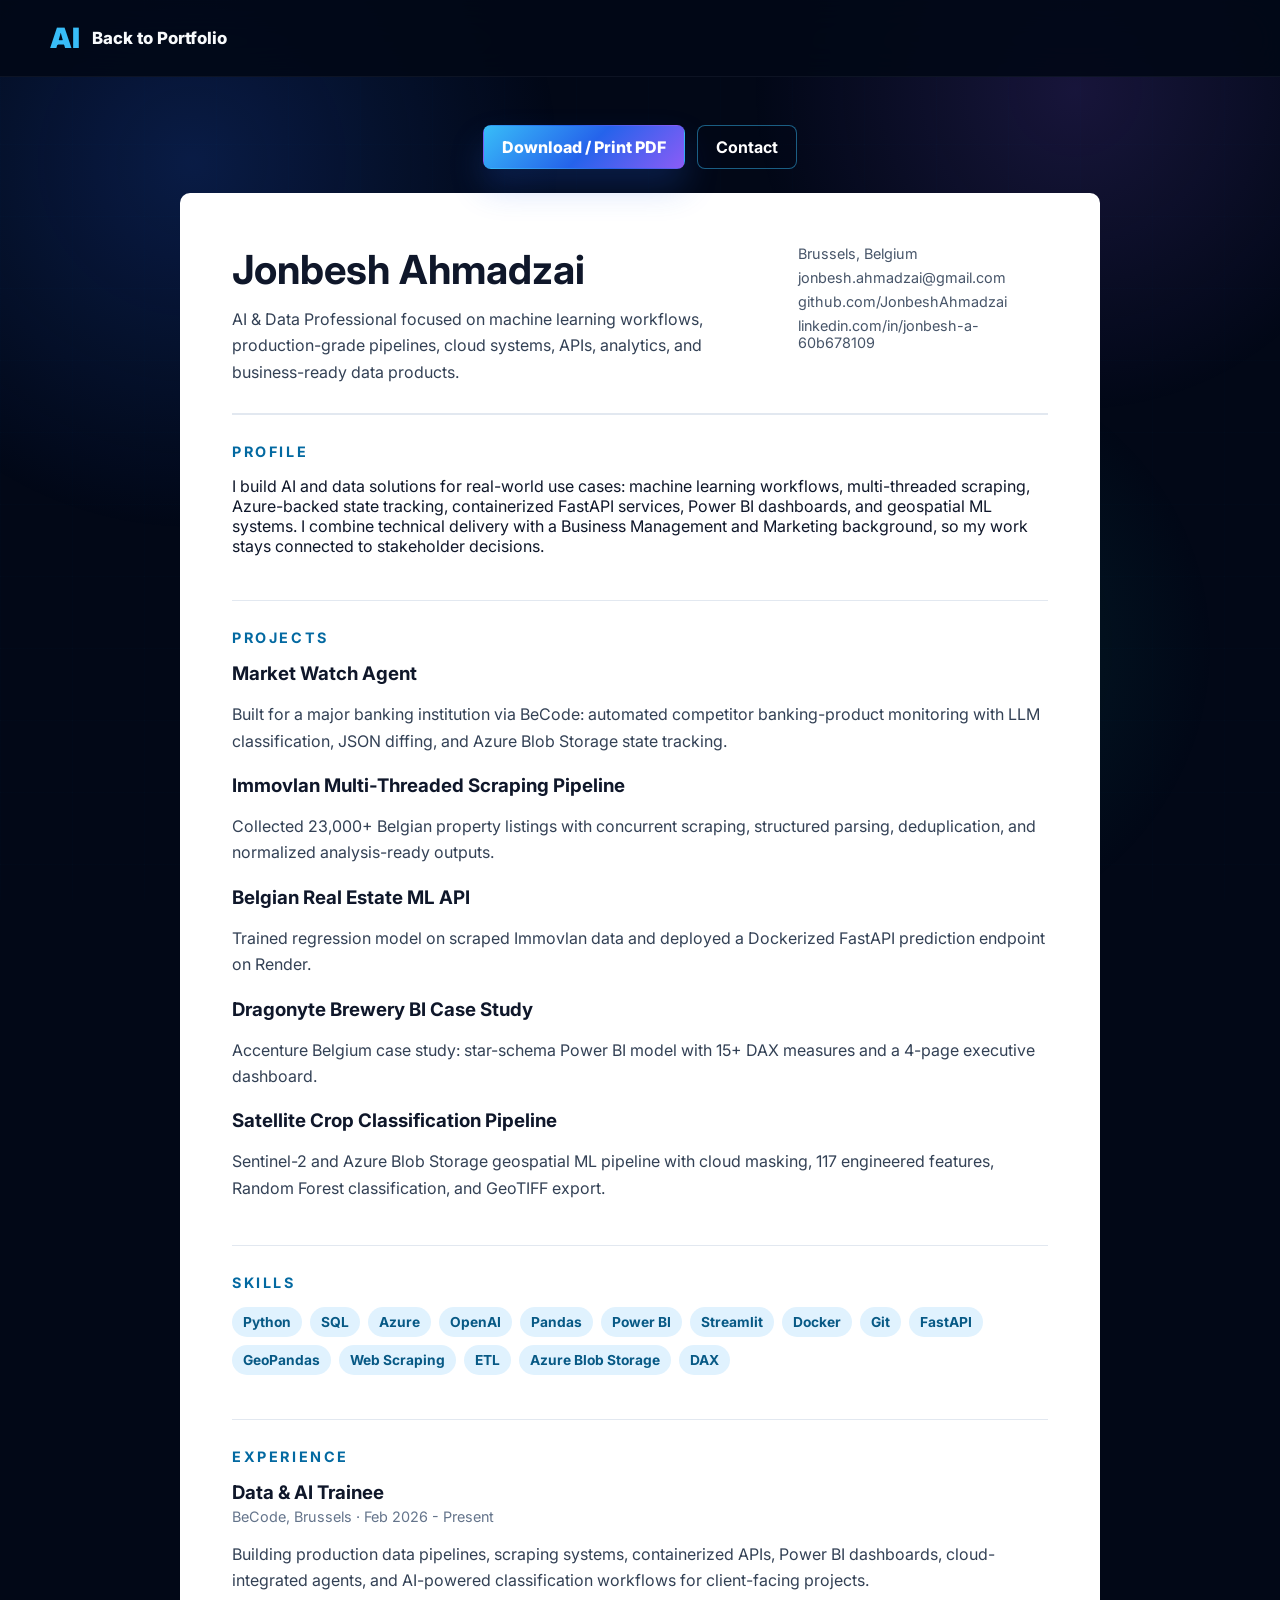
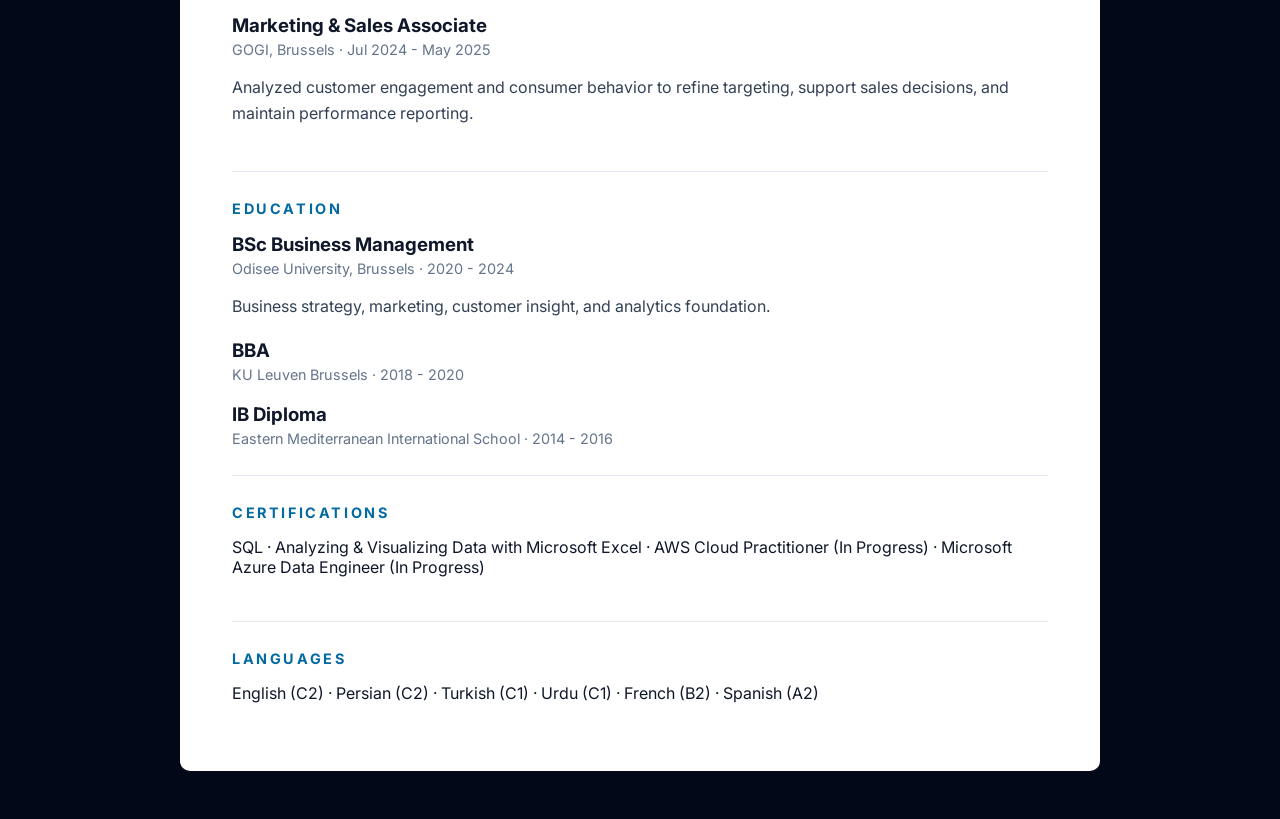
==== commit a4c54515: "Anonymize banking client mentions" ====
--- a/cv.html
+++ b/cv.html
@@ -212,7 +212,7 @@
             <h2>Projects</h2>
             <div class="cv-item">
               <h3>Market Watch Agent</h3>
-              <p>Built for ING via BeCode: automated competitor banking-product monitoring with LLM classification, JSON diffing, and Azure Blob Storage state tracking.</p>
+              <p>Built for a major banking institution via BeCode: automated competitor banking-product monitoring with LLM classification, JSON diffing, and Azure Blob Storage state tracking.</p>
             </div>
             <div class="cv-item">
               <h3>Immovlan Multi-Threaded Scraping Pipeline</h3>
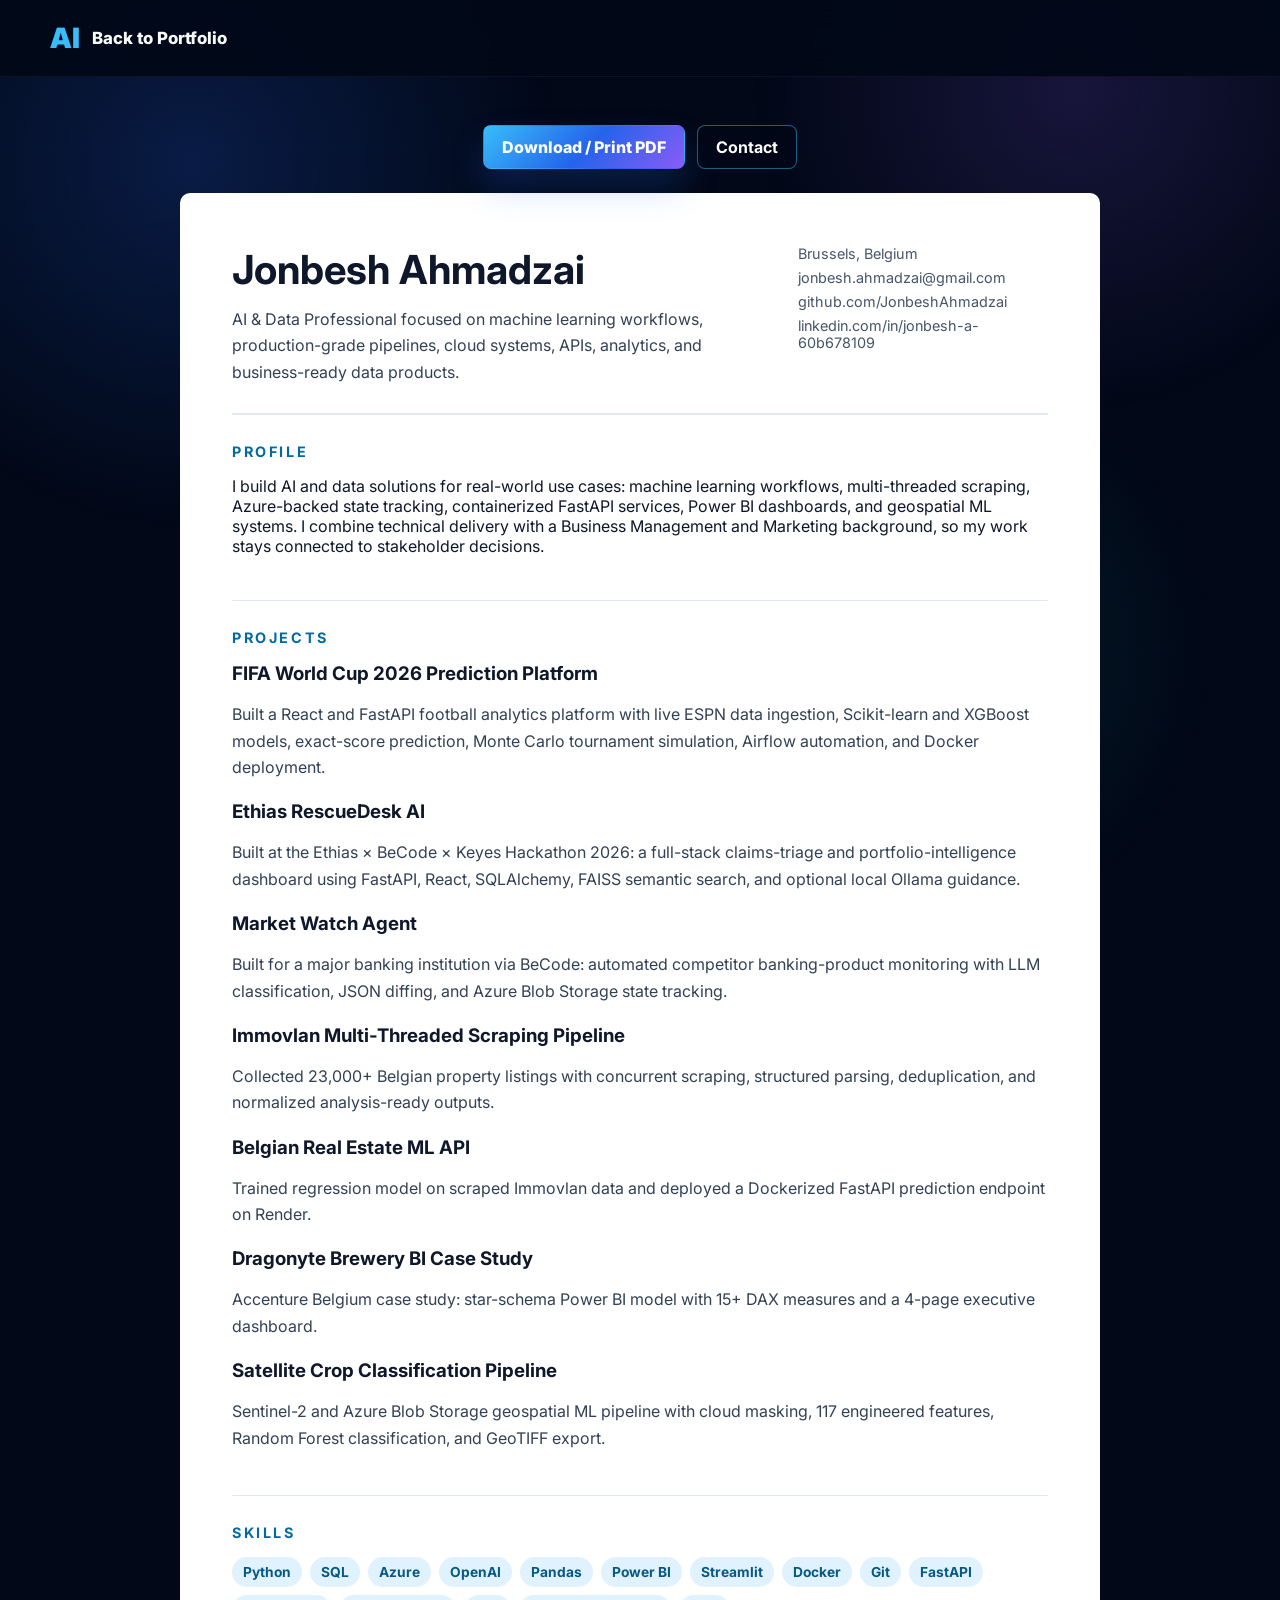
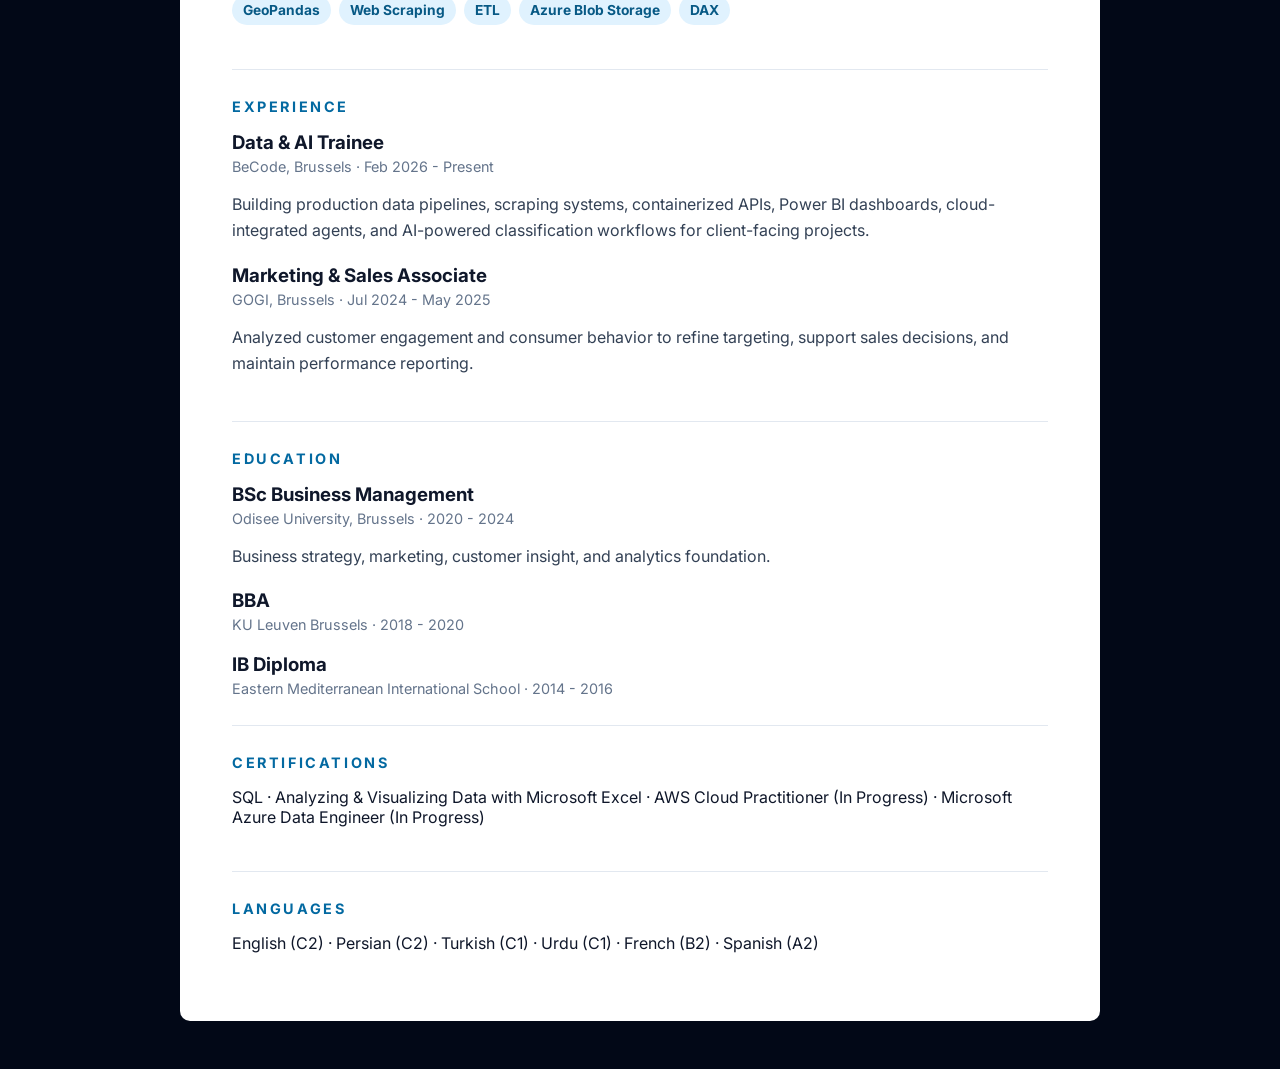
==== commit 36f6cc2b: "Add latest GitHub projects to portfolio" ====
--- a/cv.html
+++ b/cv.html
@@ -4,6 +4,13 @@
     <meta charset="UTF-8" />
     <meta name="viewport" content="width=device-width, initial-scale=1.0" />
     <title>CV | Jonbesh Ahmadzai</title>
+    <script async src="https://www.googletagmanager.com/gtag/js?id=G-6KM4RSHYFC"></script>
+    <script>
+      window.dataLayer = window.dataLayer || [];
+      function gtag(){dataLayer.push(arguments);}
+      gtag("js", new Date());
+      gtag("config", "G-6KM4RSHYFC");
+    </script>
     <link rel="preconnect" href="https://fonts.googleapis.com" />
     <link rel="preconnect" href="https://fonts.gstatic.com" crossorigin />
     <link
@@ -210,6 +217,14 @@
 
           <section class="cv-section">
             <h2>Projects</h2>
+            <div class="cv-item">
+              <h3>FIFA World Cup 2026 Prediction Platform</h3>
+              <p>Built a React and FastAPI football analytics platform with live ESPN data ingestion, Scikit-learn and XGBoost models, exact-score prediction, Monte Carlo tournament simulation, Airflow automation, and Docker deployment.</p>
+            </div>
+            <div class="cv-item">
+              <h3>Ethias RescueDesk AI</h3>
+              <p>Built at the Ethias × BeCode × Keyes Hackathon 2026: a full-stack claims-triage and portfolio-intelligence dashboard using FastAPI, React, SQLAlchemy, FAISS semantic search, and optional local Ollama guidance.</p>
+            </div>
             <div class="cv-item">
               <h3>Market Watch Agent</h3>
               <p>Built for a major banking institution via BeCode: automated competitor banking-product monitoring with LLM classification, JSON diffing, and Azure Blob Storage state tracking.</p>
--- a/styles.css
+++ b/styles.css
@@ -849,7 +849,7 @@
 
 .case-study,
 .note-card,
-.diagram-card,
+.pipeline-viewer,
 .certification-card {
   background: rgba(15, 23, 42, 0.58);
   border: 1px solid rgba(148, 163, 184, 0.1);
@@ -928,15 +928,71 @@
   margin: 0;
 }
 
-.diagram-grid {
-  display: grid;
-  gap: 20px;
-  grid-template-columns: 1fr;
-}
-
-.diagram-card {
+.pipeline-viewer {
   overflow: hidden;
-  padding: 24px;
+  padding: 18px;
+}
+
+.pipeline-tabs {
+  display: grid;
+  gap: 10px;
+  grid-template-columns: repeat(3, minmax(0, 1fr));
+  margin-bottom: 18px;
+}
+
+.pipeline-tab {
+  background: rgba(2, 8, 23, 0.44);
+  border: 1px solid rgba(148, 163, 184, 0.1);
+  border-radius: 8px;
+  color: var(--soft);
+  cursor: pointer;
+  display: grid;
+  font-weight: 800;
+  gap: 6px;
+  line-height: 1.25;
+  min-height: 74px;
+  padding: 14px;
+  text-align: left;
+  transition:
+    background 180ms ease,
+    border-color 180ms ease,
+    color 180ms ease,
+    transform 180ms ease;
+}
+
+.pipeline-tab span {
+  color: var(--sky);
+  font-size: 0.7rem;
+  font-weight: 900;
+  letter-spacing: 0.16em;
+  text-transform: uppercase;
+}
+
+.pipeline-tab:hover,
+.pipeline-tab:focus-visible,
+.pipeline-tab.is-active {
+  background: rgba(56, 189, 248, 0.1);
+  border-color: rgba(56, 189, 248, 0.34);
+  color: #fff;
+  transform: translateY(-2px);
+}
+
+.pipeline-tab:focus-visible {
+  outline: 3px solid rgba(56, 189, 248, 0.2);
+  outline-offset: 2px;
+}
+
+.pipeline-panels {
+  border-top: 1px solid rgba(148, 163, 184, 0.1);
+  padding-top: 18px;
+}
+
+.pipeline-panel[hidden] {
+  display: none;
+}
+
+.pipeline-panel.is-active {
+  animation: panelFade 220ms ease both;
 }
 
 .diagram-head {
@@ -978,7 +1034,7 @@
   counter-reset: pipeline-step;
   display: grid;
   gap: 12px;
-  grid-template-columns: repeat(6, 1fr);
+  grid-template-columns: repeat(6, minmax(0, 1fr));
   list-style: none;
   margin: 0;
   padding: 0;
@@ -991,6 +1047,14 @@
   min-height: 170px;
   padding: 16px;
   position: relative;
+  transition:
+    background 220ms ease,
+    border-color 220ms ease;
+}
+
+.pipeline-viewer:hover .pipeline-flow li {
+  background: rgba(2, 8, 23, 0.62);
+  border-color: rgba(56, 189, 248, 0.16);
 }
 
 .pipeline-flow li::before {
@@ -1022,6 +1086,11 @@
   font-size: 0.84rem;
   line-height: 1.55;
   margin: 0;
+  transition: color 220ms ease;
+}
+
+.pipeline-viewer:hover .pipeline-flow p {
+  color: var(--text);
 }
 
 .note-grid {
@@ -1191,6 +1260,17 @@
   transform: translateY(0);
 }
 
+@keyframes panelFade {
+  from {
+    opacity: 0;
+    transform: translateY(8px);
+  }
+  to {
+    opacity: 1;
+    transform: translateY(0);
+  }
+}
+
 @keyframes scan {
   from {
     left: -60%;
@@ -1282,14 +1362,13 @@
     grid-template-columns: repeat(2, 1fr);
   }
 
-  .diagram-grid,
   .note-grid,
   .certification-card {
     grid-template-columns: 1fr;
   }
 
   .pipeline-flow {
-    grid-template-columns: repeat(3, 1fr);
+    grid-template-columns: repeat(3, minmax(0, 1fr));
   }
 }
 
@@ -1366,8 +1445,16 @@
   .case-study-body,
   .certification-card,
   .note-card,
-  .diagram-card {
+  .pipeline-viewer {
     padding: 20px;
+  }
+
+  .pipeline-tabs {
+    grid-template-columns: 1fr;
+  }
+
+  .pipeline-tab {
+    min-height: 0;
   }
 
   .diagram-head {
